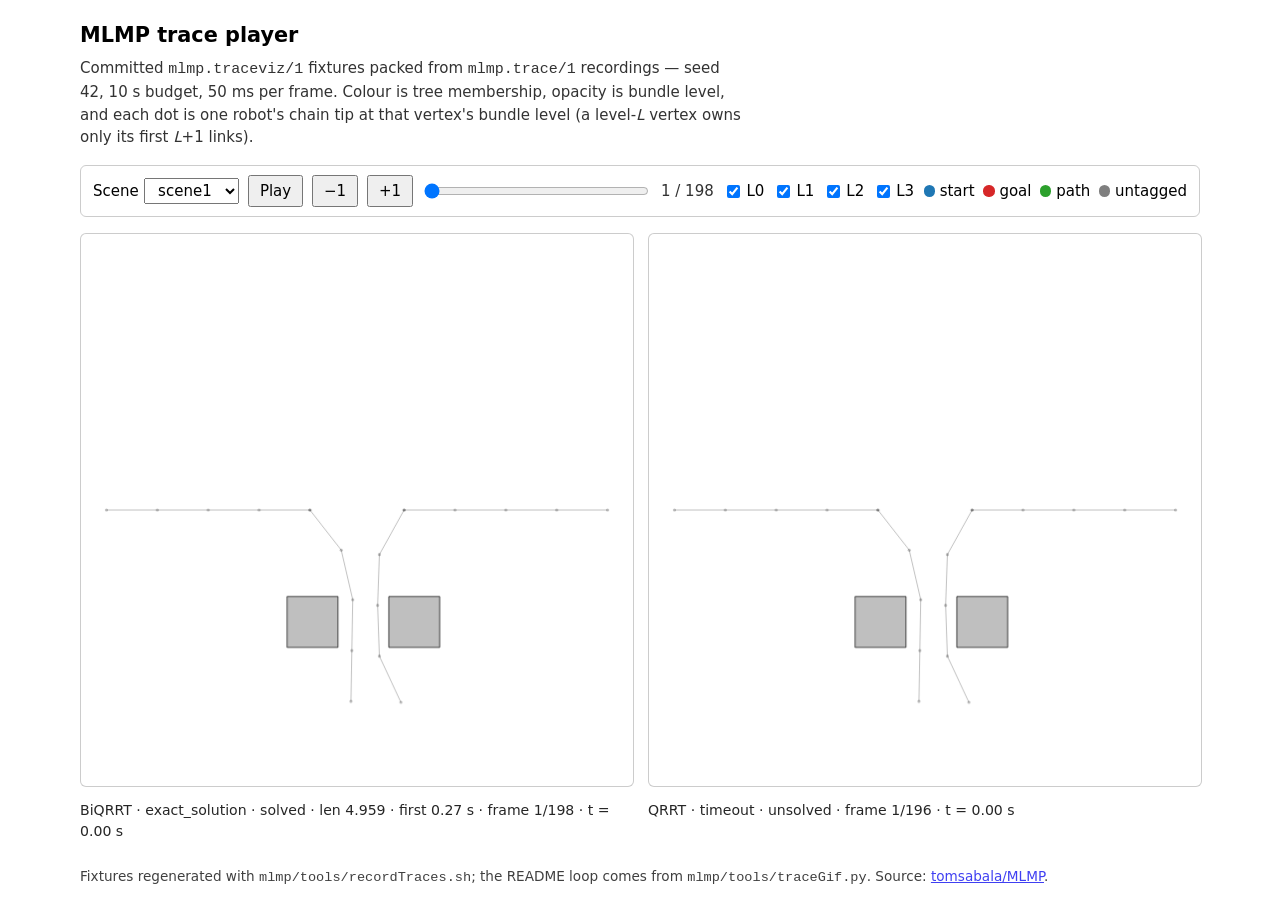
==== docs/index.html @ 6974fd64 "Track A: tag BiQRRT trees in traces, add trace player, GIF and fixtures - BiQRRTImpl::getPlannerData" ====
<!DOCTYPE html>
<html lang="en">
<head>
<meta charset="utf-8">
<meta name="viewport" content="width=device-width, initial-scale=1">
<title>MLMP trace player — BiQRRT vs QRRT</title>
<link rel="stylesheet" href="style.css">
</head>
<body>
<header>
  <h1>MLMP trace player</h1>
  <p>Committed <code>mlmp.traceviz/1</code> fixtures packed from <code>mlmp.trace/1</code>
     recordings — seed 42, 10 s budget, 50 ms per frame. Colour is tree membership, opacity is
     bundle level, and each dot is one robot's chain tip at that vertex's bundle level
     (a level-<em>L</em> vertex owns only its first <em>L</em>+1 links).</p>
</header>

<section class="controls">
  <label>Scene
    <select id="scene">
      <option value="scene1">scene1</option>
      <option value="scene2">scene2</option>
      <option value="scene3">scene3</option>
      <option value="scene4">scene4</option>
      <option value="scene5">scene5</option>
      <option value="scene6">scene6</option>
    </select>
  </label>
  <button id="play">Play</button>
  <button id="prev">−1</button>
  <button id="next">+1</button>
  <input id="slider" type="range" min="0" max="0" value="0">
  <span id="counter" class="counter">0 / 0</span>
  <span id="levels" class="levels"></span>
  <span id="legend" class="legend"></span>
</section>

<section class="panels">
  <figure>
    <canvas id="canvasA" width="520" height="520"></canvas>
    <figcaption id="captionA">loading…</figcaption>
  </figure>
  <figure>
    <canvas id="canvasB" width="520" height="520"></canvas>
    <figcaption id="captionB">loading…</figcaption>
  </figure>
</section>

<footer>
  <p>Fixtures regenerated with <code>mlmp/tools/recordTraces.sh</code>; the README loop comes
     from <code>mlmp/tools/traceGif.py</code>. Source:
     <a href="https://github.com/tomsabala/MLMP">tomsabala/MLMP</a>.</p>
</footer>

<script src="app.js"></script>
</body>
</html>
---- docs/style.css ----
:root { color-scheme: light dark; }

body {
  margin: 0 auto;
  padding: 1.25rem;
  max-width: 1120px;
  font: 15px/1.5 system-ui, -apple-system, Segoe UI, sans-serif;
}

h1 { font-size: 1.3rem; margin: 0 0 .35rem; }
header p { margin: 0 0 1rem; max-width: 70ch; opacity: .8; }

.controls {
  display: flex;
  flex-wrap: wrap;
  align-items: center;
  gap: .6rem;
  padding: .6rem .75rem;
  border: 1px solid rgba(128, 128, 128, .4);
  border-radius: 6px;
}

.controls button, .controls select { font: inherit; padding: .15rem .6rem; }
.controls input[type=range] { flex: 1 1 220px; min-width: 160px; }
.counter { font-variant-numeric: tabular-nums; opacity: .8; }

.levels, .legend { display: flex; gap: .55rem; align-items: center; }
.levels label { display: inline-flex; gap: .2rem; align-items: center; }

.legend span { display: inline-flex; gap: .3rem; align-items: center; }
.swatch {
  width: .7rem;
  height: .7rem;
  border-radius: 50%;
  display: inline-block;
}

.panels {
  display: grid;
  grid-template-columns: repeat(auto-fit, minmax(320px, 1fr));
  gap: 1rem;
  margin-top: 1rem;
}

.panels figure { margin: 0; }
.panels canvas {
  width: 100%;
  height: auto;
  aspect-ratio: 1 / 1;
  border: 1px solid rgba(128, 128, 128, .4);
  border-radius: 6px;
  background: #fff;
}

figcaption {
  margin-top: .4rem;
  font-variant-numeric: tabular-nums;
  font-size: .88rem;
  opacity: .85;
}

footer { margin-top: 1.5rem; font-size: .85rem; opacity: .75; }
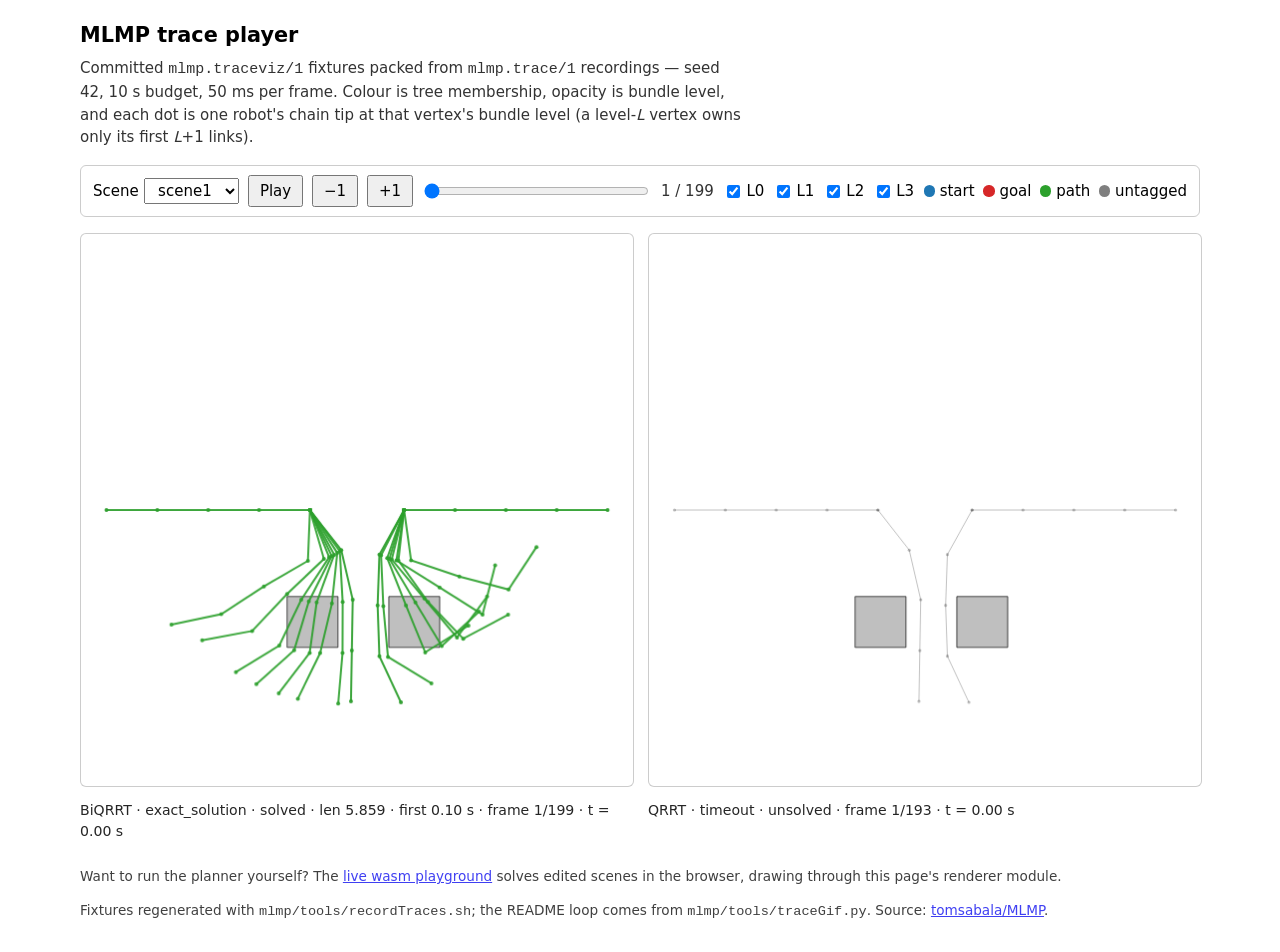
==== commit 0b654711: "Track E: run the planner in the browser, and own the renderer Ships Phase 6: an Emscripten build of " ====
--- a/docs/index.html
+++ b/docs/index.html
@@ -47,11 +47,13 @@
 </section>
 
 <footer>
+  <p>Want to run the planner yourself? The <a href="live/">live wasm playground</a> solves
+     edited scenes in the browser, drawing through this page's renderer module.</p>
   <p>Fixtures regenerated with <code>mlmp/tools/recordTraces.sh</code>; the README loop comes
      from <code>mlmp/tools/traceGif.py</code>. Source:
      <a href="https://github.com/tomsabala/MLMP">tomsabala/MLMP</a>.</p>
 </footer>
 
-<script src="app.js"></script>
+<script type="module" src="app.js"></script>
 </body>
 </html>
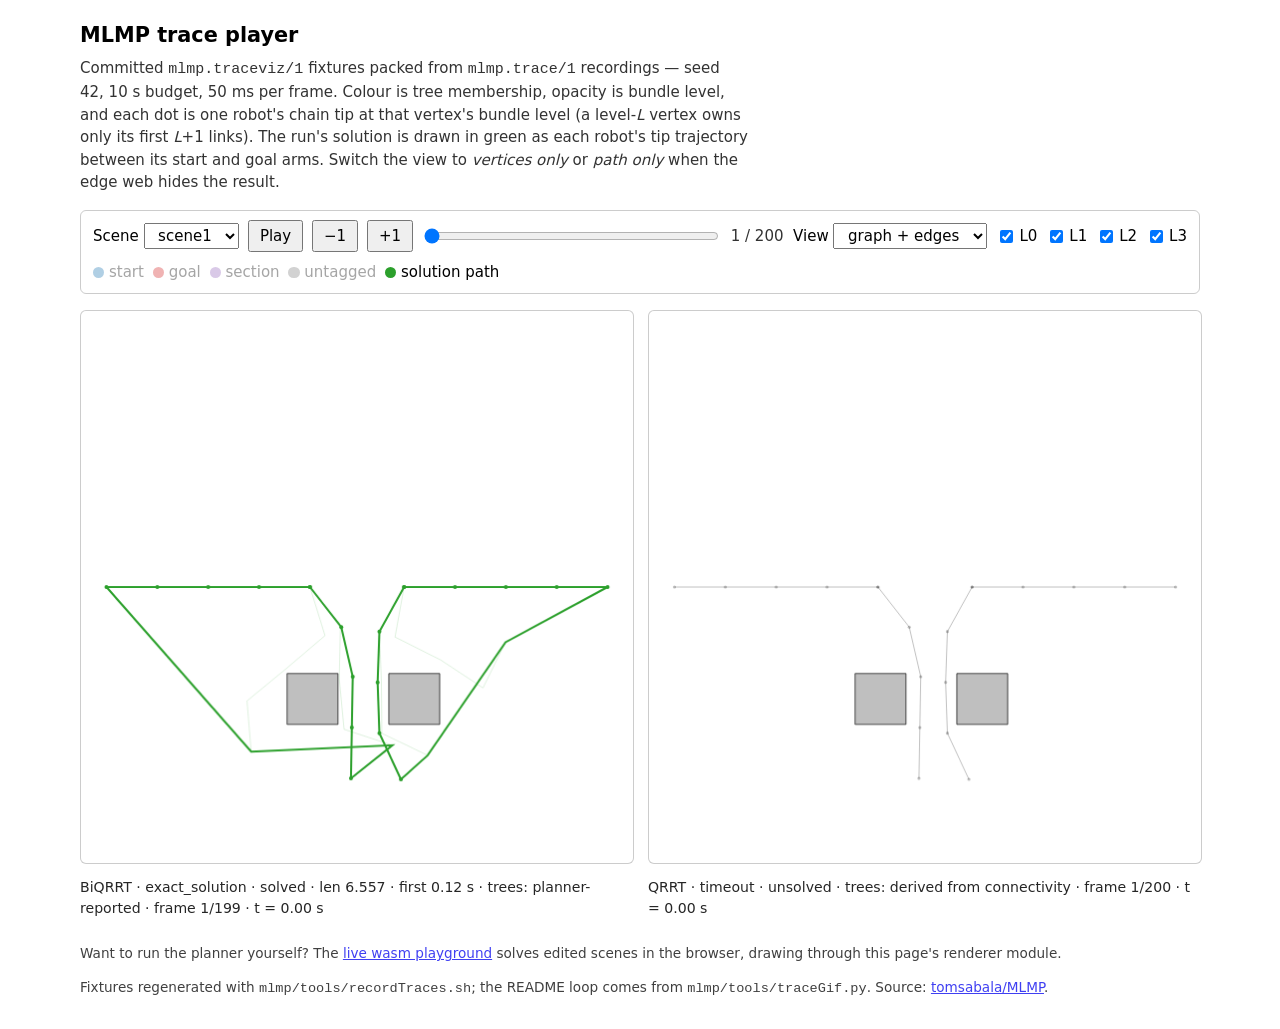
==== commit ad7902e4: "Give every planner meaningful trace labels and a readable viewer The trace viewers drew 11 of the 12" ====
--- a/docs/index.html
+++ b/docs/index.html
@@ -12,7 +12,9 @@
   <p>Committed <code>mlmp.traceviz/1</code> fixtures packed from <code>mlmp.trace/1</code>
      recordings — seed 42, 10 s budget, 50 ms per frame. Colour is tree membership, opacity is
      bundle level, and each dot is one robot's chain tip at that vertex's bundle level
-     (a level-<em>L</em> vertex owns only its first <em>L</em>+1 links).</p>
+     (a level-<em>L</em> vertex owns only its first <em>L</em>+1 links). The run's solution is
+     drawn in green as each robot's tip trajectory between its start and goal arms. Switch the
+     view to <em>vertices only</em> or <em>path only</em> when the edge web hides the result.</p>
 </header>
 
 <section class="controls">
@@ -31,6 +33,13 @@
   <button id="next">+1</button>
   <input id="slider" type="range" min="0" max="0" value="0">
   <span id="counter" class="counter">0 / 0</span>
+  <label>View
+    <select id="view">
+      <option value="graph" selected>graph + edges</option>
+      <option value="vertices">vertices only</option>
+      <option value="path">path only</option>
+    </select>
+  </label>
   <span id="levels" class="levels"></span>
   <span id="legend" class="legend"></span>
 </section>
--- a/docs/style.css
+++ b/docs/style.css
@@ -28,6 +28,8 @@
 .levels label { display: inline-flex; gap: .2rem; align-items: center; }
 
 .legend span { display: inline-flex; gap: .3rem; align-items: center; }
+/* A colour this scene's runs have none of: still listed, visibly absent. */
+.legend .dim { opacity: .35; }
 .swatch {
   width: .7rem;
   height: .7rem;
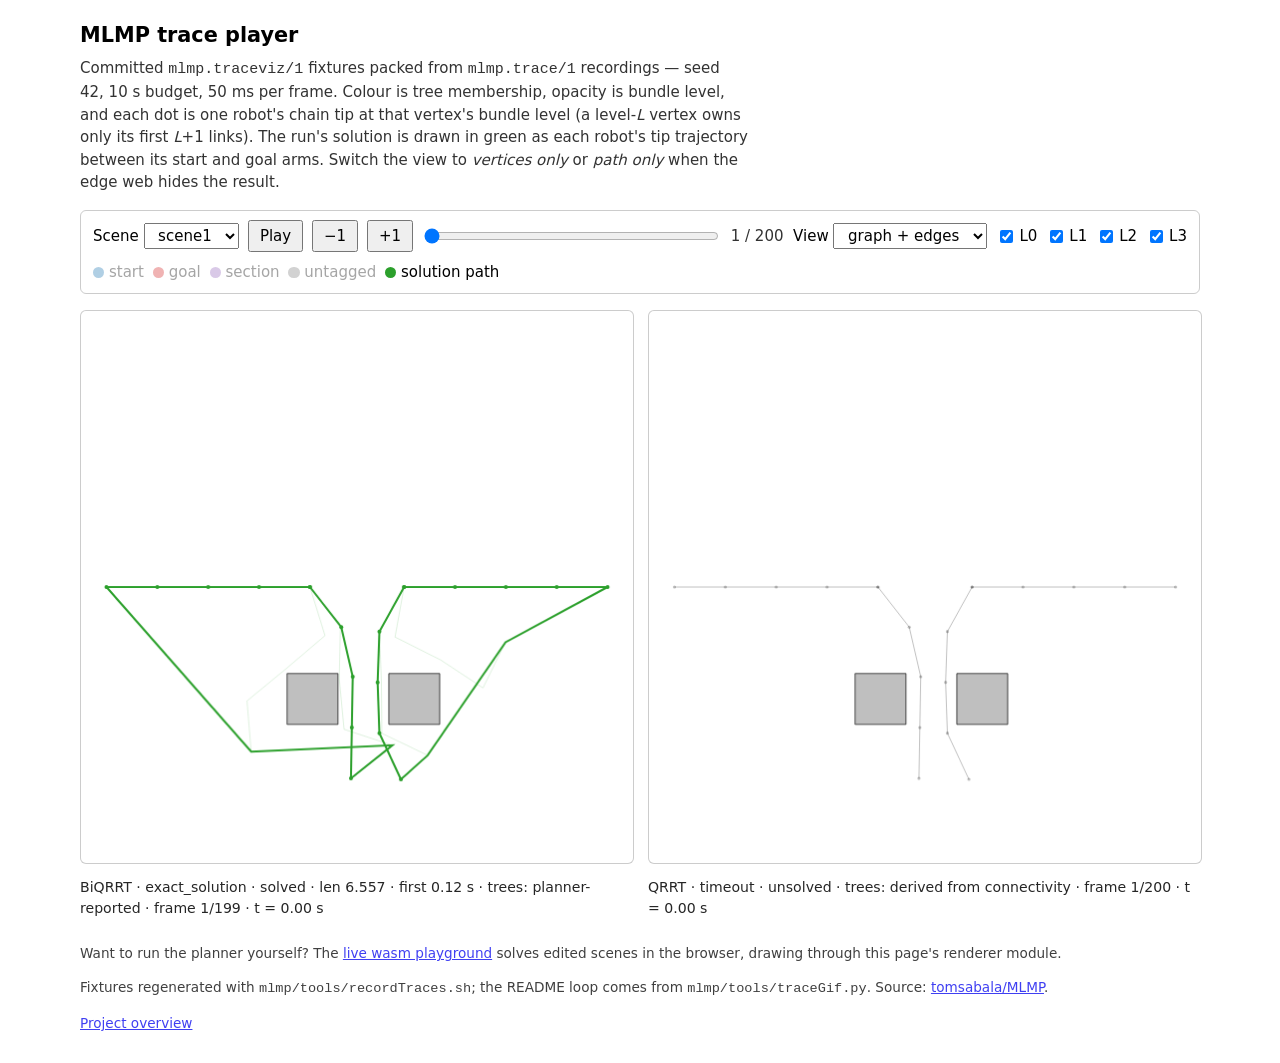
==== commit 81acc3fd: "Host the two browser surfaces as an app image, drop GitHub Pages GitHub Pages never published: the r" ====
--- a/docs/index.html
+++ b/docs/index.html
@@ -56,11 +56,12 @@
 </section>
 
 <footer>
-  <p>Want to run the planner yourself? The <a href="live/">live wasm playground</a> solves
+  <p>Want to run the planner yourself? The <a href="../live/">live wasm playground</a> solves
      edited scenes in the browser, drawing through this page's renderer module.</p>
   <p>Fixtures regenerated with <code>mlmp/tools/recordTraces.sh</code>; the README loop comes
      from <code>mlmp/tools/traceGif.py</code>. Source:
      <a href="https://github.com/tomsabala/MLMP">tomsabala/MLMP</a>.</p>
+  <p><a href="../">Project overview</a></p>
 </footer>
 
 <script type="module" src="app.js"></script>
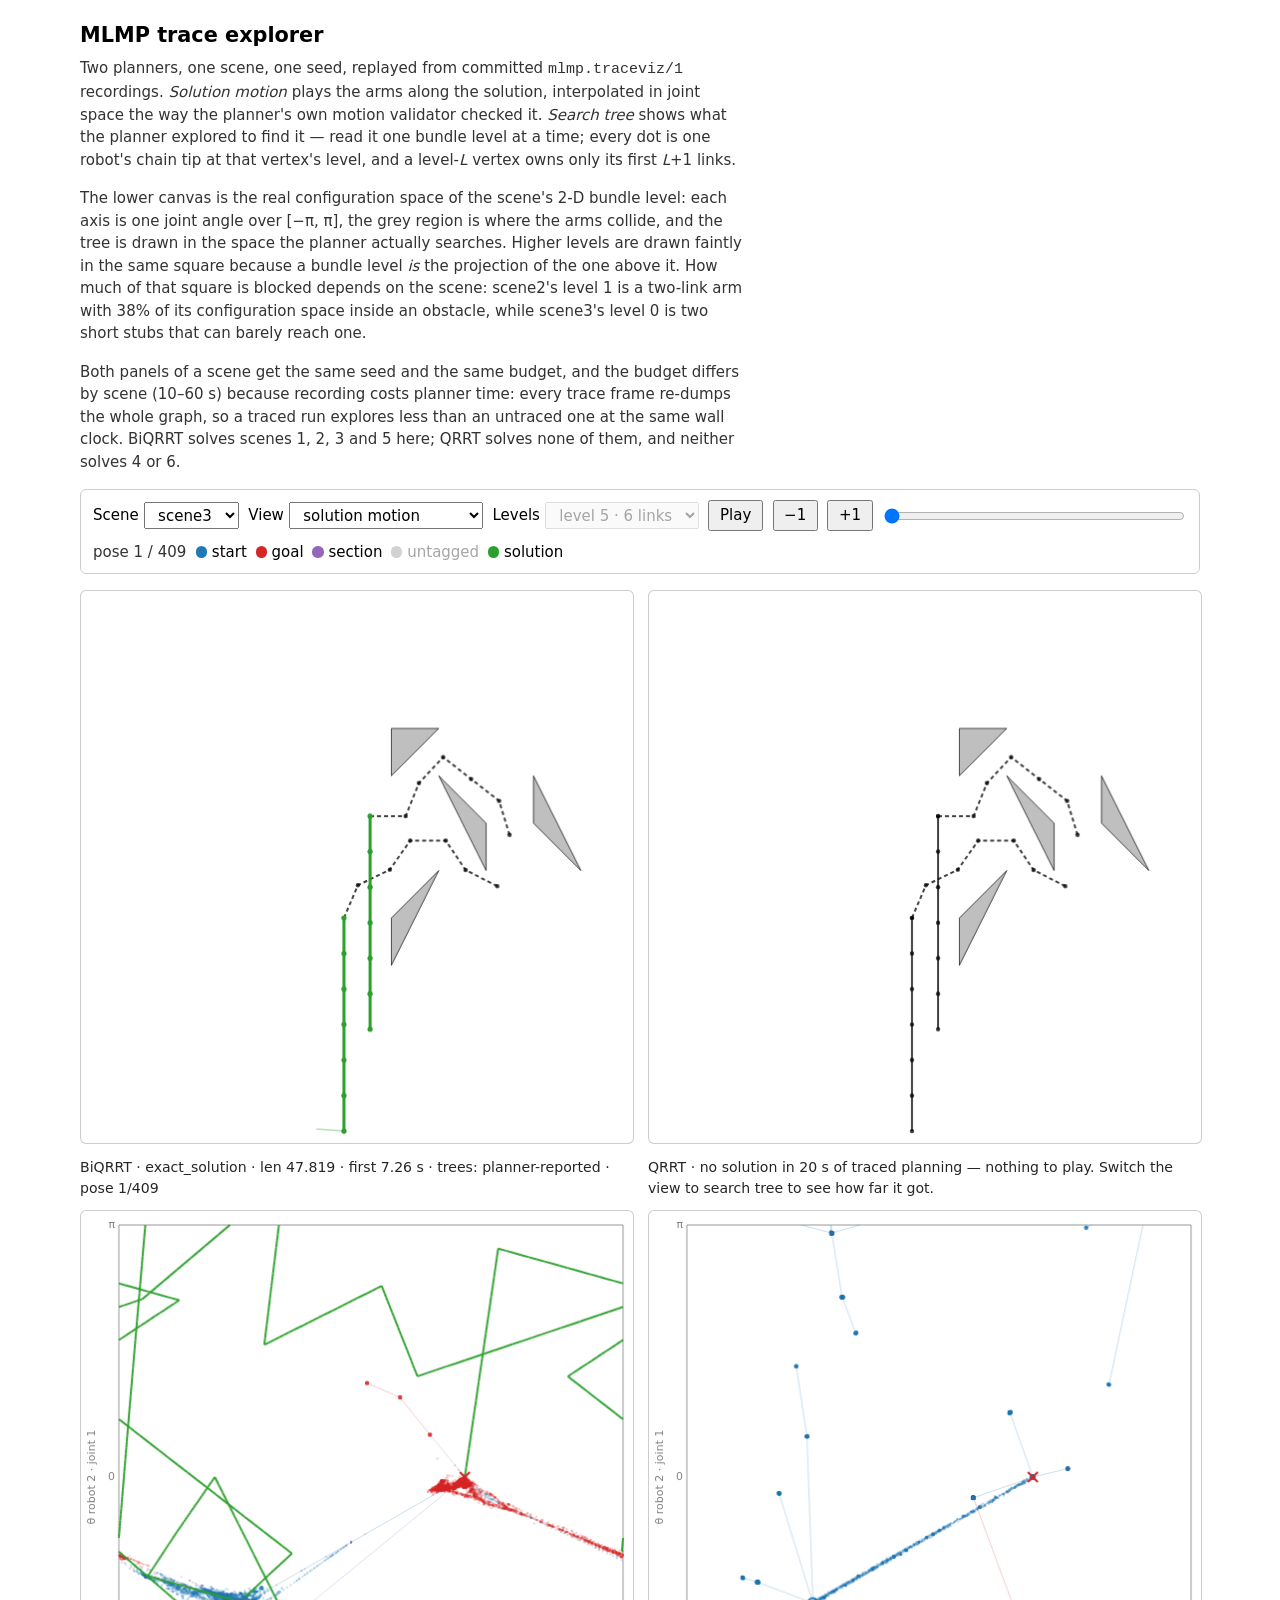
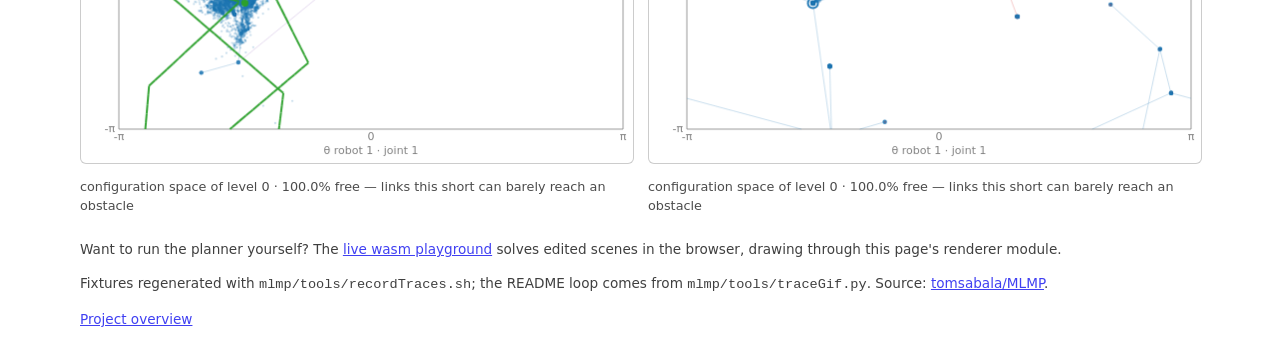
==== commit 6a37dd64: "Show the robot, not the point cloud Both browser surfaces drew the same thing: every graph vertex of" ====
--- a/docs/index.html
+++ b/docs/index.html
@@ -3,18 +3,29 @@
 <head>
 <meta charset="utf-8">
 <meta name="viewport" content="width=device-width, initial-scale=1">
-<title>MLMP trace player — BiQRRT vs QRRT</title>
+<title>MLMP trace explorer — BiQRRT vs QRRT</title>
 <link rel="stylesheet" href="style.css">
 </head>
 <body>
 <header>
-  <h1>MLMP trace player</h1>
-  <p>Committed <code>mlmp.traceviz/1</code> fixtures packed from <code>mlmp.trace/1</code>
-     recordings — seed 42, 10 s budget, 50 ms per frame. Colour is tree membership, opacity is
-     bundle level, and each dot is one robot's chain tip at that vertex's bundle level
-     (a level-<em>L</em> vertex owns only its first <em>L</em>+1 links). The run's solution is
-     drawn in green as each robot's tip trajectory between its start and goal arms. Switch the
-     view to <em>vertices only</em> or <em>path only</em> when the edge web hides the result.</p>
+  <h1>MLMP trace explorer</h1>
+  <p>Two planners, one scene, one seed, replayed from committed <code>mlmp.traceviz/1</code>
+     recordings. <em>Solution motion</em> plays the arms along the solution, interpolated in joint
+     space the way the planner's own motion validator checked it. <em>Search tree</em> shows what
+     the planner explored to find it — read it one bundle level at a time; every dot is one
+     robot's chain tip at that vertex's level, and a level-<em>L</em> vertex owns only its first
+     <em>L</em>+1 links.</p>
+  <p>The lower canvas is the real configuration space of the scene's 2-D bundle level: each axis
+     is one joint angle over [−π, π], the grey region is where the arms collide, and the tree is
+     drawn in the space the planner actually searches. Higher levels are drawn faintly in the same
+     square because a bundle level <em>is</em> the projection of the one above it. How much of
+     that square is blocked depends on the scene: scene2's level 1 is a two-link arm with 38% of
+     its configuration space inside an obstacle, while scene3's level 0 is two short stubs that
+     can barely reach one.</p>
+  <p>Both panels of a scene get the same seed and the same budget, and the budget differs by
+     scene (10–60 s) because recording costs planner time: every trace frame re-dumps the whole
+     graph, so a traced run explores less than an untraced one at the same wall clock. BiQRRT
+     solves scenes 1, 2, 3 and 5 here; QRRT solves none of them, and neither solves 4 or 6.</p>
 </header>
 
 <section class="controls">
@@ -22,25 +33,27 @@
     <select id="scene">
       <option value="scene1">scene1</option>
       <option value="scene2">scene2</option>
-      <option value="scene3">scene3</option>
+      <option value="scene3" selected>scene3</option>
       <option value="scene4">scene4</option>
       <option value="scene5">scene5</option>
       <option value="scene6">scene6</option>
     </select>
+  </label>
+  <label>View
+    <select id="view">
+      <option value="motion" selected>solution motion</option>
+      <option value="graph">search tree + edges</option>
+      <option value="vertices">search vertices</option>
+    </select>
+  </label>
+  <label>Levels
+    <select id="levelSelect"></select>
   </label>
   <button id="play">Play</button>
   <button id="prev">−1</button>
   <button id="next">+1</button>
   <input id="slider" type="range" min="0" max="0" value="0">
   <span id="counter" class="counter">0 / 0</span>
-  <label>View
-    <select id="view">
-      <option value="graph" selected>graph + edges</option>
-      <option value="vertices">vertices only</option>
-      <option value="path">path only</option>
-    </select>
-  </label>
-  <span id="levels" class="levels"></span>
   <span id="legend" class="legend"></span>
 </section>
 
@@ -48,10 +61,14 @@
   <figure>
     <canvas id="canvasA" width="520" height="520"></canvas>
     <figcaption id="captionA">loading…</figcaption>
+    <canvas id="cspaceA" class="cspace" width="520" height="520"></canvas>
+    <figcaption id="cspaceCaptionA" class="sub">configuration space</figcaption>
   </figure>
   <figure>
     <canvas id="canvasB" width="520" height="520"></canvas>
     <figcaption id="captionB">loading…</figcaption>
+    <canvas id="cspaceB" class="cspace" width="520" height="520"></canvas>
+    <figcaption id="cspaceCaptionB" class="sub">configuration space</figcaption>
   </figure>
 </section>
 
--- a/docs/style.css
+++ b/docs/style.css
@@ -54,6 +54,12 @@
   background: #fff;
 }
 
+/* The configuration-space canvas sits under its panel's workspace canvas, same width, so the two
+ * pictures of the same run line up column by column. */
+.panels canvas.cspace { margin-top: .7rem; }
+
+figcaption.sub { opacity: .7; font-size: .8rem; }
+
 figcaption {
   margin-top: .4rem;
   font-variant-numeric: tabular-nums;
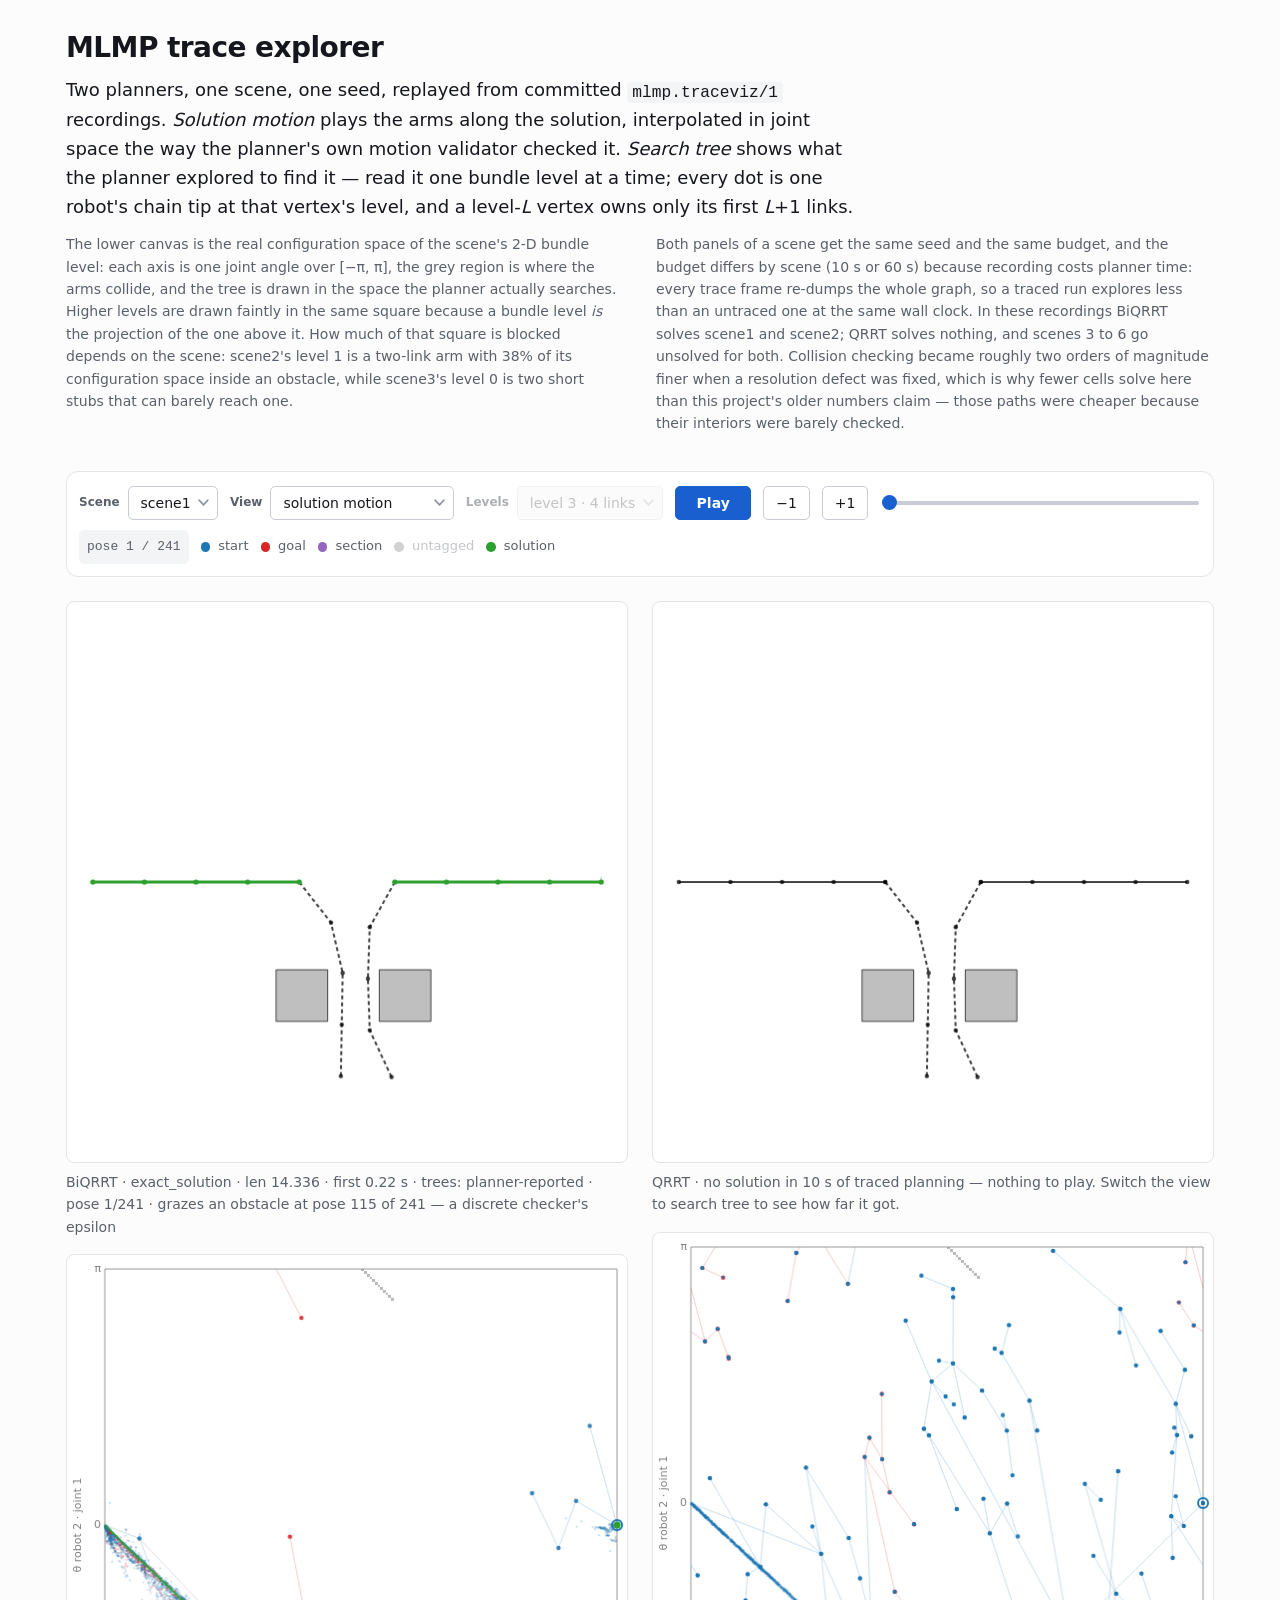
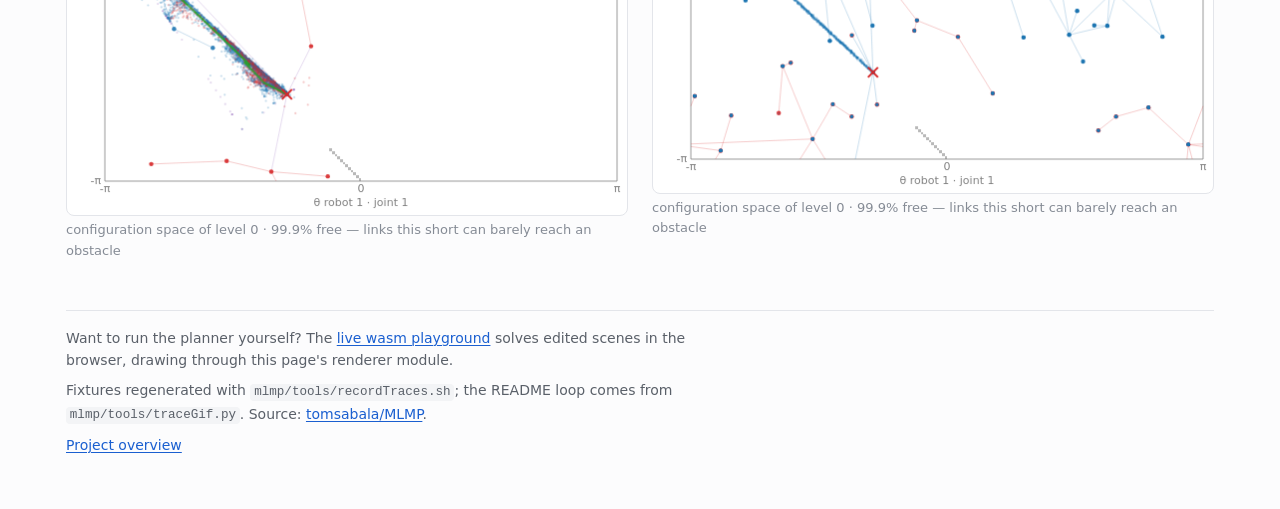
==== commit 09c158e6: "Fix planar collision resolution; modernise the three pages The playback added in the previous commit" ====
--- a/docs/index.html
+++ b/docs/index.html
@@ -23,17 +23,20 @@
      its configuration space inside an obstacle, while scene3's level 0 is two short stubs that
      can barely reach one.</p>
   <p>Both panels of a scene get the same seed and the same budget, and the budget differs by
-     scene (10–60 s) because recording costs planner time: every trace frame re-dumps the whole
-     graph, so a traced run explores less than an untraced one at the same wall clock. BiQRRT
-     solves scenes 1, 2, 3 and 5 here; QRRT solves none of them, and neither solves 4 or 6.</p>
+     scene (10 s or 60 s) because recording costs planner time: every trace frame re-dumps the
+     whole graph, so a traced run explores less than an untraced one at the same wall clock. In
+     these recordings BiQRRT solves scene1 and scene2; QRRT solves nothing, and scenes 3 to 6 go
+     unsolved for both. Collision checking became roughly two orders of magnitude finer when a
+     resolution defect was fixed, which is why fewer cells solve here than this project's older
+     numbers claim — those paths were cheaper because their interiors were barely checked.</p>
 </header>
 
 <section class="controls">
   <label>Scene
     <select id="scene">
-      <option value="scene1">scene1</option>
+      <option value="scene1" selected>scene1</option>
       <option value="scene2">scene2</option>
-      <option value="scene3" selected>scene3</option>
+      <option value="scene3">scene3</option>
       <option value="scene4">scene4</option>
       <option value="scene5">scene5</option>
       <option value="scene6">scene6</option>
--- a/docs/style.css
+++ b/docs/style.css
@@ -1,70 +1,342 @@
-:root { color-scheme: light dark; }
+/* The trace explorer's entire design: no framework, no web font, no build step — this file and
+ * the renderer module are the whole front end. Everything that varies (type sizes, spacing steps,
+ * radii, colours) is a custom property at :root, so a change lands in one place instead of in the
+ * forty rules below it.
+ *
+ * The same token block opens site/overview.css and web/src/app.css. It is duplicated rather than
+ * @imported because the three pages ship from three directories of one container image
+ * (/a/mlmp/, /a/mlmp/explorer/, /a/mlmp/live/): a shared sheet would cost every page a second
+ * render-blocking request to save forty lines. Type scale, spacing grid, radii and palette are
+ * byte-identical in all three; the width and control tokens are per page, because the overview
+ * has no canvas and no control bar. Change a shared token in one sheet, change it in all three.
+ *
+ * The canvases are the one surface the palette does not flip. renderer.js strokes obstacles and
+ * arms in rgba(0, 0, 0, .7) (renderer.js:330-357) and cspace.js leaves free space transparent so
+ * the element's own background shows through (cspace.js:43), so the drawing surface has to stay
+ * light in both schemes or the arms vanish. In dark mode it is dimmed to #e9eaee rather than
+ * white, which keeps the obstacle grey (rgba(128,128,128,.5)) readable while stopping a pair of
+ * 520 px squares from being the brightest thing on the screen. */
+
+:root {
+  color-scheme: light dark;
+
+  /* Type scale: 12 → 28 px, about 1.2 per step, 16 px body. */
+  --fs-1: .75rem;
+  --fs-2: .8125rem;
+  --fs-3: .875rem;
+  --fs-4: 1rem;
+  --fs-5: 1.125rem;
+  --fs-6: 1.375rem;
+  --fs-7: 1.75rem;
+
+  /* Spacing: one 4 px grid, used for every margin, padding and gap on the page. */
+  --s-1: .25rem;
+  --s-2: .5rem;
+  --s-3: .75rem;
+  --s-4: 1rem;
+  --s-5: 1.5rem;
+  --s-6: 2rem;
+  --s-7: 3rem;
+
+  --r-1: 5px;
+  --r-2: 8px;
+  --r-3: 12px;
+
+  /* One height for every control in the bar, so selects, buttons and the slider align. */
+  --ctl-h: 2.125rem;
+  --measure: 70ch;
+  --page: 1180px;
+
+  --bg: light-dark(#fcfcfd, #0e1014);
+  --surface: light-dark(#ffffff, #15181e);
+  --surface-2: light-dark(#f3f4f6, #1c2027);
+  --line: light-dark(#e3e5ea, #272c35);
+  --line-strong: light-dark(#c8ccd4, #3b414c);
+  --fg: light-dark(#15171c, #e6e8ee);
+  --fg-muted: light-dark(#5a6069, #9aa1ac);
+  --fg-faint: light-dark(#858b95, #767d89);
+  --accent: light-dark(#1a5fd0, #6aa8ff);
+  --accent-hover: light-dark(#164ead, #8dbdff);
+  --accent-fg: light-dark(#ffffff, #0e1014);
+  --canvas: light-dark(#ffffff, #e9eaee);
+
+  --sans: system-ui, -apple-system, "Segoe UI", sans-serif;
+  --mono: ui-monospace, SFMono-Regular, "SF Mono", Menlo, Consolas, monospace;
+}
+
+* { box-sizing: border-box; }
 
 body {
   margin: 0 auto;
-  padding: 1.25rem;
-  max-width: 1120px;
-  font: 15px/1.5 system-ui, -apple-system, Segoe UI, sans-serif;
-}
-
-h1 { font-size: 1.3rem; margin: 0 0 .35rem; }
-header p { margin: 0 0 1rem; max-width: 70ch; opacity: .8; }
+  padding: var(--s-6) var(--s-4) var(--s-7);
+  max-width: var(--page);
+  background: var(--bg);
+  color: var(--fg);
+  font-family: var(--sans);
+  font-size: var(--fs-4);
+  line-height: 1.6;
+  -webkit-text-size-adjust: 100%;
+}
+
+a {
+  color: var(--accent);
+  text-underline-offset: 2px;
+  text-decoration-thickness: 1px;
+}
+
+a:hover { color: var(--accent-hover); text-decoration-thickness: 2px; }
+
+:focus-visible {
+  outline: 2px solid var(--accent);
+  outline-offset: 2px;
+  border-radius: var(--r-1);
+}
+
+code {
+  font-family: var(--mono);
+  font-size: .9em;
+  overflow-wrap: anywhere;
+  padding: .1em .3em;
+  border-radius: 4px;
+  background: var(--surface-2);
+}
+
+h1 {
+  margin: 0 0 var(--s-3);
+  font-size: var(--fs-7);
+  font-weight: 600;
+  letter-spacing: -.02em;
+  line-height: 1.15;
+}
+
+header p { margin: 0 0 var(--s-3); max-width: var(--measure); }
+
+/* The lede is the one paragraph a visitor reads before touching a control; the two that follow
+ * explain the canvases and are reference text, so they are set a step down and muted. There is
+ * no class to hang this on — index.html is not this file's to edit. */
+header p:first-of-type { font-size: var(--fs-5); color: var(--fg); }
+header p:not(:first-of-type) { font-size: var(--fs-3); color: var(--fg-muted); }
+
+/* Three stacked paragraphs of explanation push the controls and canvases off a laptop's first
+ * screen. Above 60rem the two reference paragraphs sit side by side, each still inside its own
+ * reading measure, which halves the header's height. */
+@media (min-width: 60rem) {
+  header {
+    display: grid;
+    grid-template-columns: 1fr 1fr;
+    gap: 0 var(--s-6);
+    align-items: start;
+  }
+
+  header h1,
+  header p:first-of-type { grid-column: 1 / -1; }
+  /* The two reference paragraphs are each a grid column now, so the column supplies the
+   * measure; the lede spans both columns and still needs its own cap. */
+  header p:not(:first-of-type) { max-width: none; }
+}
 
 .controls {
   display: flex;
   flex-wrap: wrap;
   align-items: center;
-  gap: .6rem;
-  padding: .6rem .75rem;
-  border: 1px solid rgba(128, 128, 128, .4);
-  border-radius: 6px;
-}
-
-.controls button, .controls select { font: inherit; padding: .15rem .6rem; }
-.controls input[type=range] { flex: 1 1 220px; min-width: 160px; }
-.counter { font-variant-numeric: tabular-nums; opacity: .8; }
-
-.levels, .legend { display: flex; gap: .55rem; align-items: center; }
-.levels label { display: inline-flex; gap: .2rem; align-items: center; }
-
-.legend span { display: inline-flex; gap: .3rem; align-items: center; }
+  gap: var(--s-2) var(--s-3);
+  margin-top: var(--s-5);
+  padding: var(--s-3);
+  border: 1px solid var(--line);
+  border-radius: var(--r-3);
+  background: var(--surface);
+}
+
+.controls label {
+  display: inline-flex;
+  align-items: center;
+  gap: var(--s-2);
+  min-width: 0;
+  font-size: var(--fs-1);
+  font-weight: 600;
+  color: var(--fg-muted);
+}
+
+.controls select,
+.controls button {
+  height: var(--ctl-h);
+  padding: 0 var(--s-3);
+  border: 1px solid var(--line-strong);
+  border-radius: var(--r-1);
+  background: var(--surface);
+  color: var(--fg);
+  font-family: inherit;
+  font-size: var(--fs-3);
+  font-weight: 400;
+}
+
+/* appearance:none to get one control height across selects and buttons; the chevron is a data
+ * URI in this file, not a request, and is drawn in a mid grey that reads on both palettes. The
+ * backslash continuations are CSS string line-joins — the file keeps its 100-column limit. */
+.controls select {
+  appearance: none;
+  padding-right: calc(var(--s-3) + .9rem);
+  background-image: url("data:image/svg+xml,%3Csvg xmlns='http://www.w3.org/2000/svg' \
+viewBox='0 0 10 6'%3E%3Cpath d='M1 1l4 4 4-4' fill='none' stroke='%238b919b' \
+stroke-width='1.4' stroke-linecap='round' stroke-linejoin='round'/%3E%3C/svg%3E");
+  background-repeat: no-repeat;
+  background-position: right var(--s-2) center;
+  background-size: .7rem;
+  cursor: pointer;
+}
+
+.controls button { cursor: pointer; font-weight: 500; }
+.controls button:hover:not(:disabled) { background: var(--surface-2); }
+.controls select:hover:not(:disabled) { border-color: var(--fg-faint); }
+.controls button:active:not(:disabled) { background: var(--line); }
+
+/* Play is the page's one primary action, so it is the page's one filled control. */
+#play {
+  min-width: 4.75rem;
+  border-color: var(--accent);
+  background: var(--accent);
+  color: var(--accent-fg);
+  font-weight: 600;
+}
+
+#play:hover:not(:disabled) { background: var(--accent-hover); border-color: var(--accent-hover); }
+
+/* The level select is disabled in solution-motion view, where there is no tree to filter by.
+ * It has to look unavailable, not merely be unavailable. */
+.controls :disabled {
+  opacity: .5;
+  cursor: not-allowed;
+  background-color: var(--surface-2);
+}
+
+.controls label:has(> :disabled) { opacity: .5; }
+
+.controls input[type=range] {
+  flex: 1 1 14rem;
+  min-width: 8rem;
+  height: var(--ctl-h);
+  appearance: none;
+  background: transparent;
+  cursor: pointer;
+}
+
+.controls input[type=range]::-webkit-slider-runnable-track {
+  height: 4px;
+  border-radius: 2px;
+  background: var(--line-strong);
+}
+
+.controls input[type=range]::-webkit-slider-thumb {
+  appearance: none;
+  width: 15px;
+  height: 15px;
+  margin-top: -5.5px;
+  border: none;
+  border-radius: 50%;
+  background: var(--accent);
+}
+
+.controls input[type=range]::-moz-range-track {
+  height: 4px;
+  border-radius: 2px;
+  background: var(--line-strong);
+}
+
+.controls input[type=range]::-moz-range-thumb {
+  width: 15px;
+  height: 15px;
+  border: none;
+  border-radius: 50%;
+  background: var(--accent);
+}
+
+.counter {
+  flex: none;
+  white-space: nowrap;
+  padding: 0 var(--s-2);
+  border-radius: var(--r-1);
+  background: var(--surface-2);
+  color: var(--fg-muted);
+  font-family: var(--mono);
+  font-size: var(--fs-2);
+  font-variant-numeric: tabular-nums;
+  line-height: var(--ctl-h);
+}
+
+.levels, .legend {
+  display: flex;
+  flex-wrap: wrap;
+  gap: var(--s-2) var(--s-3);
+  align-items: center;
+  font-size: var(--fs-2);
+  color: var(--fg-muted);
+}
+
+.levels label { display: inline-flex; gap: var(--s-1); align-items: center; }
+.legend span { display: inline-flex; gap: var(--s-2); align-items: center; }
 /* A colour this scene's runs have none of: still listed, visibly absent. */
 .legend .dim { opacity: .35; }
+
 .swatch {
-  width: .7rem;
-  height: .7rem;
+  width: .6rem;
+  height: .6rem;
   border-radius: 50%;
   display: inline-block;
+  flex: none;
 }
 
 .panels {
   display: grid;
   grid-template-columns: repeat(auto-fit, minmax(320px, 1fr));
-  gap: 1rem;
-  margin-top: 1rem;
-}
-
-.panels figure { margin: 0; }
+  gap: var(--s-5);
+  margin-top: var(--s-5);
+}
+
+.panels figure { margin: 0; min-width: 0; }
+
 .panels canvas {
+  display: block;
   width: 100%;
   height: auto;
   aspect-ratio: 1 / 1;
-  border: 1px solid rgba(128, 128, 128, .4);
-  border-radius: 6px;
-  background: #fff;
+  border: 1px solid var(--line);
+  border-radius: var(--r-2);
+  background: var(--canvas);
 }
 
 /* The configuration-space canvas sits under its panel's workspace canvas, same width, so the two
  * pictures of the same run line up column by column. */
-.panels canvas.cspace { margin-top: .7rem; }
-
-figcaption.sub { opacity: .7; font-size: .8rem; }
+.panels canvas.cspace { margin-top: var(--s-4); }
 
 figcaption {
-  margin-top: .4rem;
+  margin-top: var(--s-2);
+  font-size: var(--fs-3);
   font-variant-numeric: tabular-nums;
-  font-size: .88rem;
-  opacity: .85;
-}
-
-footer { margin-top: 1.5rem; font-size: .85rem; opacity: .75; }
+  color: var(--fg-muted);
+}
+
+figcaption.sub { margin-top: var(--s-1); font-size: var(--fs-2); color: var(--fg-faint); }
+
+footer {
+  margin-top: var(--s-7);
+  padding-top: var(--s-4);
+  border-top: 1px solid var(--line);
+  font-size: var(--fs-3);
+  color: var(--fg-muted);
+}
+
+footer p { margin: 0 0 var(--s-2); max-width: var(--measure); }
+
+@media (max-width: 30rem) {
+  body { padding: var(--s-5) var(--s-3) var(--s-6); }
+  h1 { font-size: var(--fs-6); }
+  header p:first-of-type { font-size: var(--fs-4); }
+
+  /* At 390 px every labelled select gets its own row: side by side they are 120 px wide and
+   * truncate their own option text. */
+  .controls > label { flex: 1 1 100%; justify-content: space-between; }
+  .controls select { flex: 1 1 auto; min-width: 0; max-width: 62%; }
+  .controls button { flex: 1 1 0; }
+  .controls input[type=range] { flex: 1 1 100%; }
+  .counter { flex: none; }
+}
